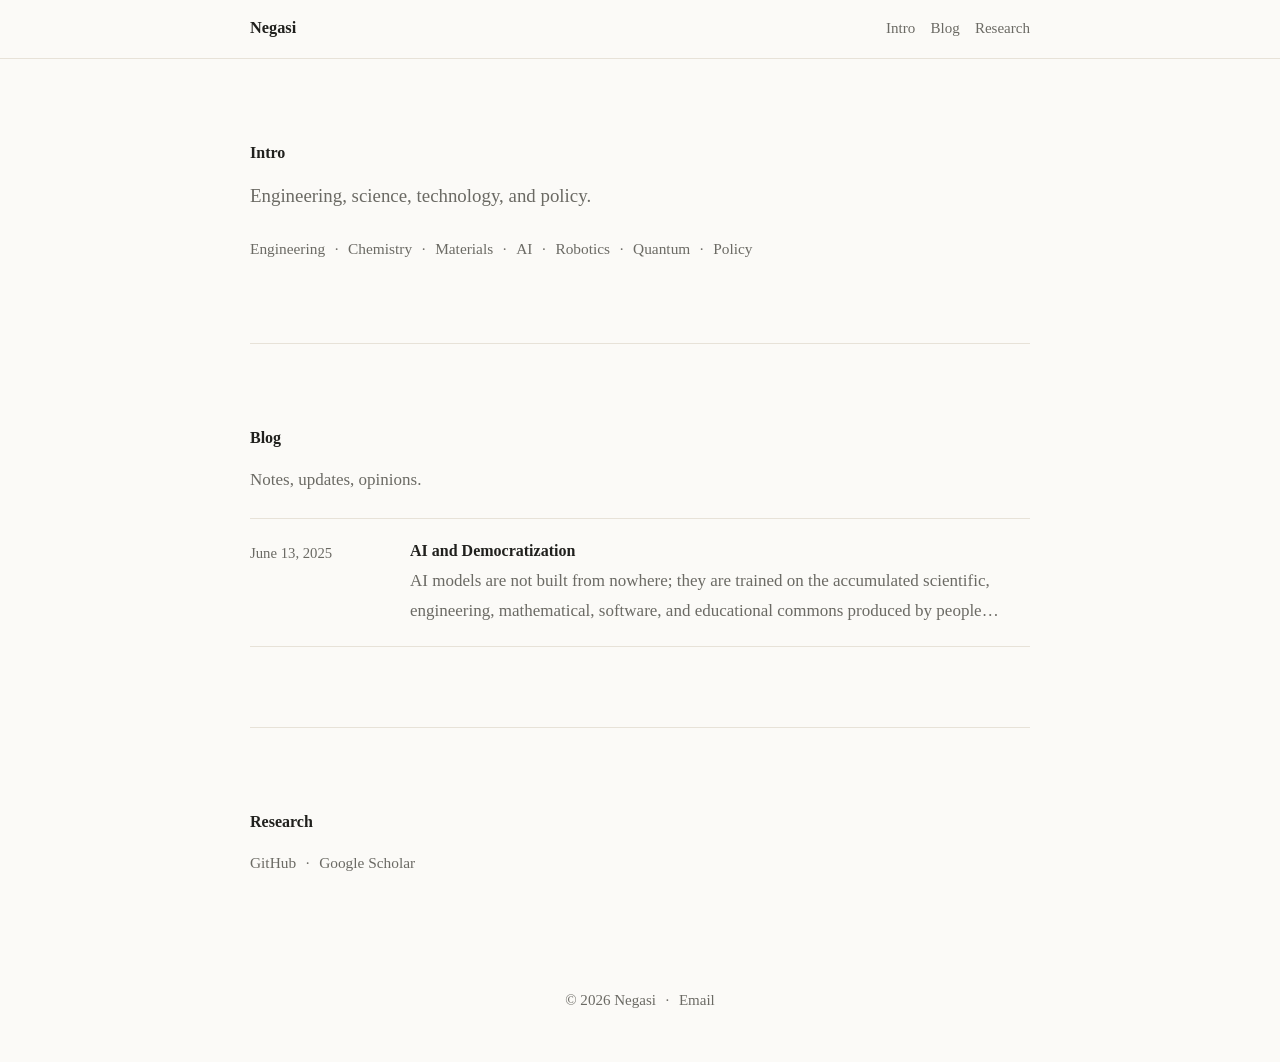
==== index.html @ b069b649 "Center footer links" ====
<!DOCTYPE html>
<html lang="en">
<head>
  <meta charset="UTF-8" />
  <meta name="viewport" content="width=device-width, initial-scale=1.0" />
  <meta name="description" content="A minimal public website for Negasi." />
  <title>Negasi</title>
  <style>
    :root {
      --bg: #fbfaf7;
      --text: #20201d;
      --muted: #6b6a64;
      --line: #e7e2d8;
      --accent: #20201d;
      --max: 820px;
    }

    * {
      box-sizing: border-box;
    }

    html {
      scroll-behavior: smooth;
    }

    body {
      margin: 0;
      background: var(--bg);
      color: var(--text);
      font-family: Georgia, Cambria, serif;
      line-height: 1.72;
      font-size: 17px;
    }

    a {
      color: inherit;
      text-decoration: none;
      text-underline-offset: 0.18em;
    }

    a:hover {
      color: var(--accent);
      text-decoration: underline;
    }

    .site-header {
      position: sticky;
      top: 0;
      z-index: 10;
      background: rgba(251, 250, 247, 0.94);
      backdrop-filter: blur(12px);
      border-bottom: 1px solid var(--line);
    }

    .nav {
      max-width: var(--max);
      margin: 0 auto;
      padding: 1rem 1.25rem;
      display: flex;
      align-items: baseline;
      justify-content: space-between;
      gap: 1rem;
    }

    .brand {
      color: var(--text);
      font-family: inherit;
      font-size: 1.02rem;
      font-weight: 600;
      letter-spacing: 0;
      line-height: 1;
      white-space: nowrap;
    }

    .nav-links {
      display: flex;
      flex-wrap: wrap;
      justify-content: flex-end;
      gap: 0.95rem;
      color: var(--muted);
      font-size: 0.94rem;
    }

    main {
      max-width: var(--max);
      margin: 0 auto;
      padding: 0 1.25rem;
    }

    section {
      padding: clamp(4rem, 8vw, 5rem) 0;
      border-bottom: 1px solid var(--line);
    }

    section:last-of-type {
      border-bottom: 0;
    }

    .eyebrow {
      margin: 0 0 0.85rem;
      color: var(--text);
      font-size: 1rem;
      font-weight: 600;
      letter-spacing: 0;
      text-transform: none;
    }

    h1, h2, h3, p {
      margin-top: 0;
    }

    h1, h2, h3 {
      line-height: 1.25;
      letter-spacing: 0;
    }

    h1 {
      max-width: 680px;
      font-size: clamp(2.8rem, 7vw, 5.4rem);
      margin-bottom: 1rem;
    }

    h2 {
      font-size: clamp(1.8rem, 3vw, 2.5rem);
      margin-bottom: 1rem;
    }

    h3 {
      font-size: 1rem;
      font-weight: 600;
      margin-bottom: 0.35rem;
    }

    .lead,
    .section-text,
    .post-summary,
    footer {
      color: var(--muted);
    }

    .lead {
      max-width: 620px;
      font-size: clamp(1.05rem, 2vw, 1.18rem);
    }

    .tag-list,
    .research-links,
    .footer-links {
      display: flex;
      flex-wrap: wrap;
      gap: 0.6rem;
    }

    .tag-list {
      margin-top: 1.5rem;
    }

    .footer-links {
      justify-content: center;
    }

    .research-links {
      color: var(--muted);
      font-size: 0.96rem;
    }

    .tag {
      color: var(--muted);
      font-size: 0.96rem;
    }

    .tag:not(:last-child)::after,
    .research-links a:not(:last-child)::after,
    .footer-links span:not(:last-child)::after {
      content: "·";
      margin-left: 0.6rem;
      color: var(--muted);
    }

    .post-list {
      display: grid;
      gap: 0;
      margin-top: 1.5rem;
      border-top: 1px solid var(--line);
    }

    .post-link {
      display: grid;
      grid-template-columns: 8.5rem 1fr;
      gap: 1.5rem;
      padding: 1.35rem 0;
      border-bottom: 1px solid var(--line);
    }

    .post-link:hover {
      text-decoration: none;
    }

    .post-link:hover .post-title {
      text-decoration: underline;
      text-underline-offset: 0.18em;
    }

    .post-date {
      color: var(--muted);
      font-size: 0.92rem;
      white-space: nowrap;
    }

    .post-title {
      color: var(--text);
      margin-bottom: 0.35rem;
    }

    .post-summary {
      display: -webkit-box;
      margin-bottom: 0;
      overflow: hidden;
      -webkit-box-orient: vertical;
      -webkit-line-clamp: 2;
    }

    footer {
      max-width: var(--max);
      margin: 0 auto;
      padding: 2rem 1.25rem 3rem;
      font-size: 0.94rem;
      text-align: center;
    }

    @media (max-width: 640px) {
      body {
        font-size: 16px;
      }

      .nav {
        align-items: flex-start;
        flex-direction: column;
        gap: 0.75rem;
      }

      .nav-links {
        justify-content: flex-start;
      }

      section {
        padding: 3.75rem 0;
      }

      .post-link {
        grid-template-columns: 1fr;
        gap: 0.25rem;
        padding: 1.2rem 0;
      }
    }

    @media (max-width: 420px) {
      .nav,
      main,
      footer {
        padding-left: 1rem;
        padding-right: 1rem;
      }

      .brand {
        font-size: 1rem;
      }

      .lead {
        font-size: 1.04rem;
      }
    }
  </style>
</head>
<body>
  <header class="site-header">
    <nav class="nav" aria-label="Primary navigation">
      <a class="brand" href="#home">Negasi</a>
      <div class="nav-links">
        <a href="#home">Intro</a>
        <a href="#blog">Blog</a>
        <a href="#research">Research</a>
      </div>
    </nav>
  </header>

  <main>
    <section id="home">
      <p class="eyebrow">Intro</p>
      <p class="lead">Engineering, science, technology, and policy.</p>

      <div class="tag-list" aria-label="Focus areas">
        <span class="tag">Engineering</span>
        <span class="tag">Chemistry</span>
        <span class="tag">Materials</span>
        <span class="tag">AI</span>
        <span class="tag">Robotics</span>
        <span class="tag">Quantum</span>
        <span class="tag">Policy</span>
      </div>
    </section>

    <section id="blog">
      <p class="eyebrow">Blog</p>
      <p class="section-text">Notes, updates, opinions.</p>

      <div class="post-list" aria-label="Recent posts">
        <a class="post-link" href="posts/ai-and-democratic-access.html" target="_blank" rel="noopener noreferrer">
          <time class="post-date" datetime="2025-06-13">June 13, 2025</time>
          <div>
            <h3 class="post-title">AI and Democratization</h3>
            <p class="post-summary">AI models are not built from nowhere; they are trained on the accumulated scientific, engineering, mathematical, software, and educational commons produced by people around the world for centuries.</p>
          </div>
        </a>
      </div>
    </section>

    <section id="research">
      <p class="eyebrow">Research</p>
      <div class="research-links" aria-label="Research links">
        <a href="https://github.com/negasiiiii" target="_blank" rel="noopener noreferrer">GitHub</a>
        <a href="#" target="_blank" rel="noopener noreferrer">Google Scholar</a>
      </div>
    </section>
  </main>

  <footer>
    <div class="footer-links">
      <span>© 2026 Negasi</span>
      <span><a href="mailto:your.email@example.com">Email</a></span>
    </div>
  </footer>
</body>
</html>
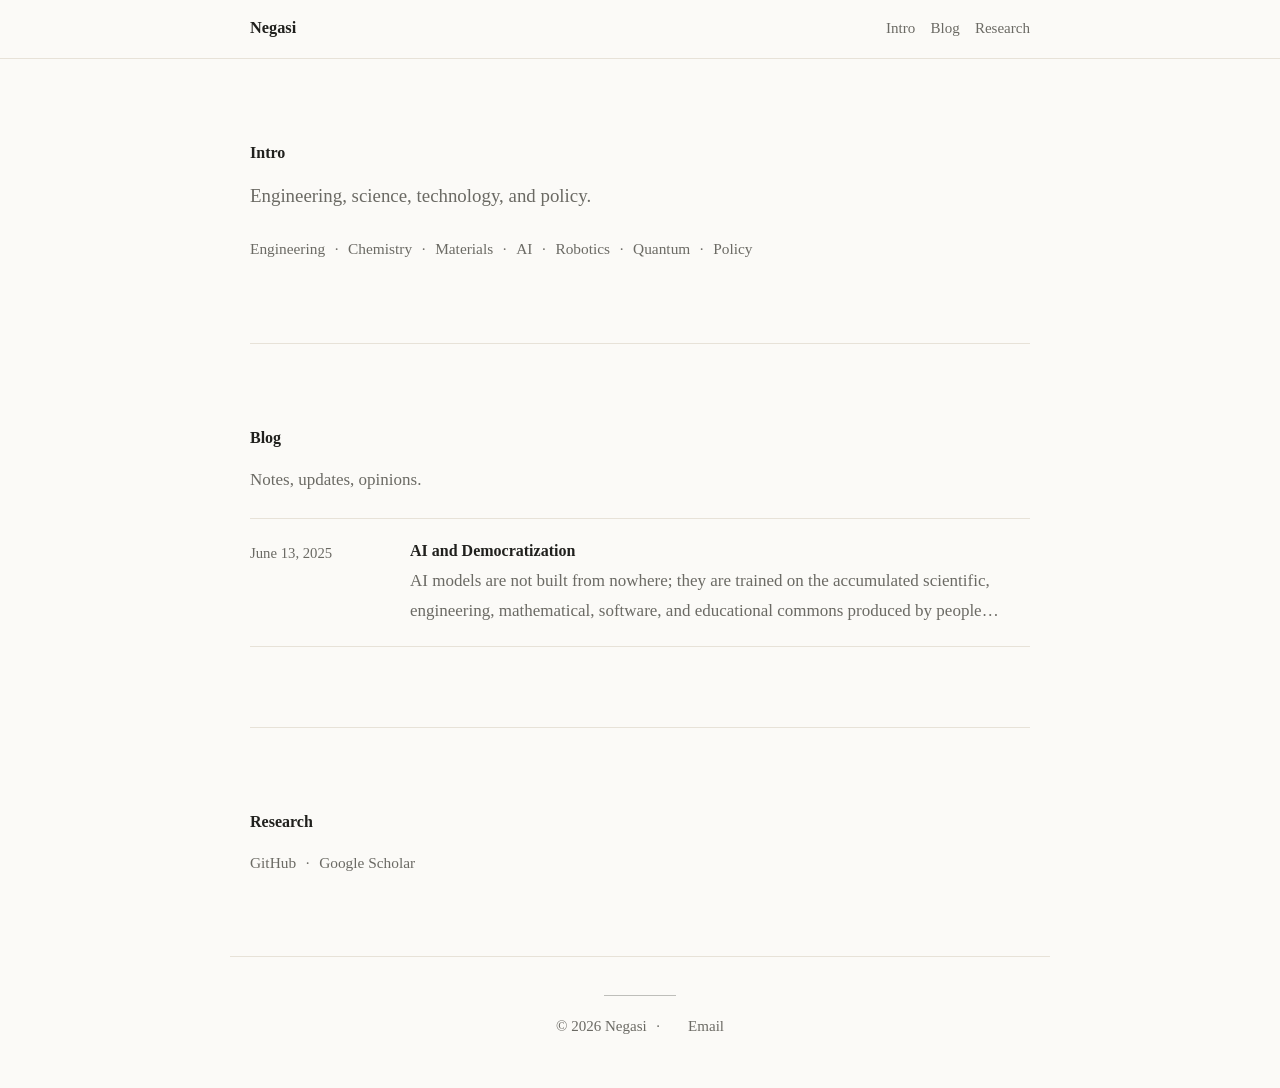
==== commit 035d0c96: "Adjust footer spacing and accent line" ====
--- a/index.html
+++ b/index.html
@@ -157,6 +157,7 @@
 
     .footer-links {
       justify-content: center;
+      gap: 1.75rem;
     }
 
     .research-links {
@@ -223,9 +224,20 @@
     footer {
       max-width: var(--max);
       margin: 0 auto;
-      padding: 2rem 1.25rem 3rem;
+      padding: 2.35rem 1.25rem 3rem;
+      border-top: 1px solid var(--line);
       font-size: 0.94rem;
       text-align: center;
+    }
+
+    footer::before {
+      content: "";
+      display: block;
+      width: 4.5rem;
+      height: 1px;
+      margin: 0 auto 1.15rem;
+      background: var(--text);
+      opacity: 0.28;
     }
 
     @media (max-width: 640px) {
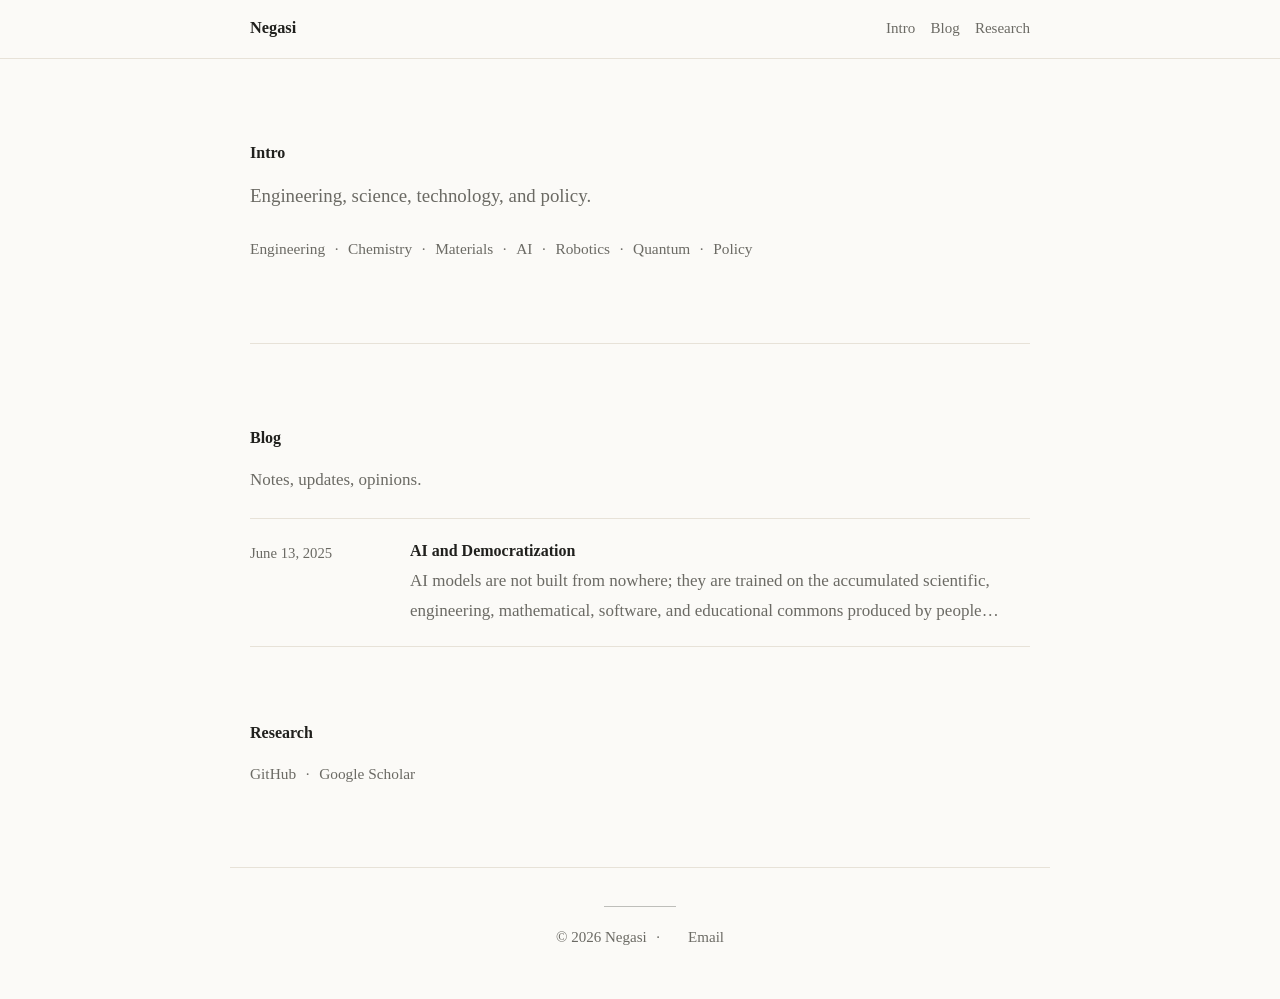
==== commit 36fc6bbb: "Restore minimalist blog research divider" ====
--- a/index.html
+++ b/index.html
@@ -96,6 +96,15 @@
       border-bottom: 0;
     }
 
+    #blog {
+      padding-bottom: 2.25rem;
+      border-bottom: 0;
+    }
+
+    #research {
+      padding-top: 2.25rem;
+    }
+
     .eyebrow {
       margin: 0 0 0.85rem;
       color: var(--text);
@@ -257,6 +266,14 @@
 
       section {
         padding: 3.75rem 0;
+      }
+
+      #blog {
+        padding-bottom: 2rem;
+      }
+
+      #research {
+        padding-top: 2rem;
       }
 
       .post-link {
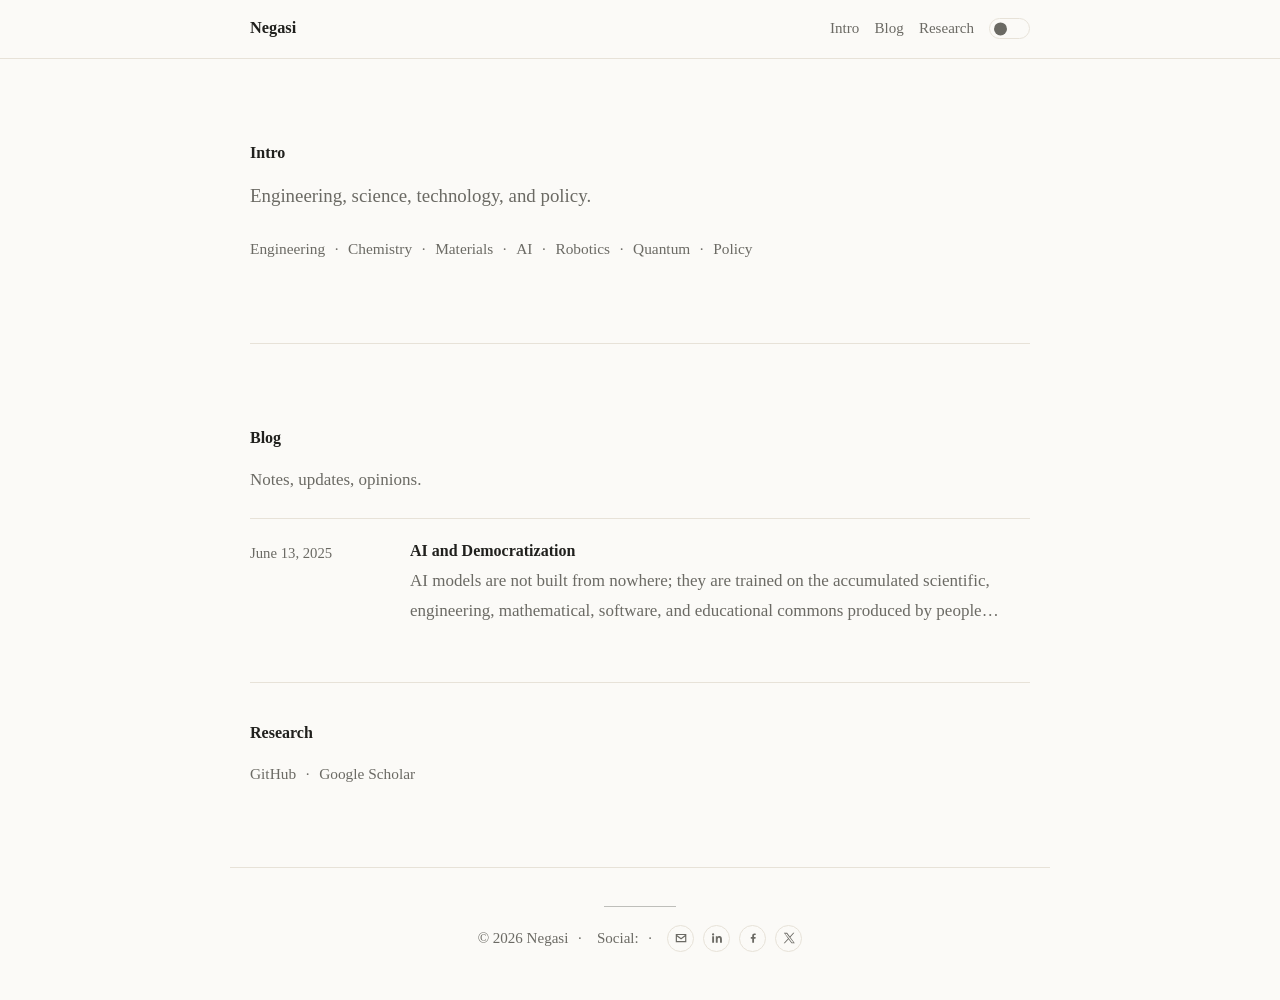
==== commit 82413a25: "Add minimalist social footer icons" ====
--- a/index.html
+++ b/index.html
@@ -7,12 +7,24 @@
   <title>Negasi</title>
   <style>
     :root {
+      color-scheme: light;
       --bg: #fbfaf7;
       --text: #20201d;
       --muted: #6b6a64;
       --line: #e7e2d8;
       --accent: #20201d;
+      --header-bg: rgba(251, 250, 247, 0.94);
       --max: 820px;
+    }
+
+    html[data-theme="dark"] {
+      color-scheme: dark;
+      --bg: #141412;
+      --text: #f2eee6;
+      --muted: #b7b0a4;
+      --line: #38342e;
+      --accent: #f2eee6;
+      --header-bg: rgba(20, 20, 18, 0.92);
     }
 
     * {
@@ -30,6 +42,7 @@
       font-family: Georgia, Cambria, serif;
       line-height: 1.72;
       font-size: 17px;
+      transition: background 180ms ease, color 180ms ease;
     }
 
     a {
@@ -47,7 +60,7 @@
       position: sticky;
       top: 0;
       z-index: 10;
-      background: rgba(251, 250, 247, 0.94);
+      background: var(--header-bg);
       backdrop-filter: blur(12px);
       border-bottom: 1px solid var(--line);
     }
@@ -75,10 +88,51 @@
     .nav-links {
       display: flex;
       flex-wrap: wrap;
+      align-items: center;
       justify-content: flex-end;
       gap: 0.95rem;
       color: var(--muted);
       font-size: 0.94rem;
+    }
+
+    .theme-toggle {
+      appearance: none;
+      width: 2.55rem;
+      height: 1.32rem;
+      position: relative;
+      border: 1px solid var(--line);
+      border-radius: 999px;
+      background: transparent;
+      cursor: pointer;
+      padding: 0;
+      transition: border-color 180ms ease, background 180ms ease;
+    }
+
+    .theme-toggle::before {
+      content: "";
+      position: absolute;
+      top: 50%;
+      left: 0.22rem;
+      width: 0.82rem;
+      height: 0.82rem;
+      border-radius: 50%;
+      background: var(--muted);
+      transform: translateY(-50%);
+      transition: transform 180ms ease, background 180ms ease;
+    }
+
+    html[data-theme="dark"] .theme-toggle::before {
+      transform: translate(1.18rem, -50%);
+      background: var(--text);
+    }
+
+    .theme-toggle:hover {
+      border-color: var(--muted);
+    }
+
+    .theme-toggle:focus-visible {
+      outline: 2px solid var(--muted);
+      outline-offset: 3px;
     }
 
     main {
@@ -98,7 +152,6 @@
 
     #blog {
       padding-bottom: 2.25rem;
-      border-bottom: 0;
     }
 
     #research {
@@ -154,7 +207,8 @@
 
     .tag-list,
     .research-links,
-    .footer-links {
+    .footer-links,
+    .social-links {
       display: flex;
       flex-wrap: wrap;
       gap: 0.6rem;
@@ -166,7 +220,38 @@
 
     .footer-links {
       justify-content: center;
-      gap: 1.75rem;
+      align-items: center;
+      gap: 0.95rem;
+    }
+
+    .social-links {
+      align-items: center;
+      gap: 0.55rem;
+    }
+
+    .social-link {
+      display: inline-flex;
+      align-items: center;
+      justify-content: center;
+      width: 1.7rem;
+      height: 1.7rem;
+      border: 1px solid var(--line);
+      border-radius: 50%;
+      color: var(--muted);
+      transition: border-color 160ms ease, color 160ms ease, transform 160ms ease;
+    }
+
+    .social-link:hover {
+      color: var(--text);
+      border-color: var(--muted);
+      text-decoration: none;
+      transform: translateY(-1px);
+    }
+
+    .social-link svg {
+      width: 0.88rem;
+      height: 0.88rem;
+      fill: currentColor;
     }
 
     .research-links {
@@ -181,7 +266,7 @@
 
     .tag:not(:last-child)::after,
     .research-links a:not(:last-child)::after,
-    .footer-links span:not(:last-child)::after {
+    .footer-links > span:not(:last-child)::after {
       content: "·";
       margin-left: 0.6rem;
       color: var(--muted);
@@ -199,7 +284,7 @@
       grid-template-columns: 8.5rem 1fr;
       gap: 1.5rem;
       padding: 1.35rem 0;
-      border-bottom: 1px solid var(--line);
+      border-bottom: 0;
     }
 
     .post-link:hover {
@@ -300,6 +385,14 @@
       }
     }
   </style>
+  <script>
+    (function () {
+      var savedTheme = localStorage.getItem("theme");
+      var prefersDark = window.matchMedia("(prefers-color-scheme: dark)").matches;
+      var theme = savedTheme || (prefersDark ? "dark" : "light");
+      document.documentElement.setAttribute("data-theme", theme);
+    })();
+  </script>
 </head>
 <body>
   <header class="site-header">
@@ -309,6 +402,7 @@
         <a href="#home">Intro</a>
         <a href="#blog">Blog</a>
         <a href="#research">Research</a>
+        <button class="theme-toggle" type="button" aria-label="Switch color theme" aria-pressed="false"></button>
       </div>
     </nav>
   </header>
@@ -356,8 +450,46 @@
   <footer>
     <div class="footer-links">
       <span>© 2026 Negasi</span>
-      <span><a href="mailto:your.email@example.com">Email</a></span>
+      <span>Social:</span>
+      <span class="social-links" aria-label="Social links">
+        <a class="social-link" href="mailto:your.email@example.com" aria-label="Email">
+          <svg viewBox="0 0 24 24" aria-hidden="true"><path d="M3 5h18v14H3V5Zm2.1 2 6.9 5 6.9-5H5.1Zm13.9 10V9.4l-7 5.1-7-5.1V17h14Z"/></svg>
+        </a>
+        <a class="social-link" href="#" target="_blank" rel="noopener noreferrer" aria-label="LinkedIn">
+          <svg viewBox="0 0 24 24" aria-hidden="true"><path d="M6.9 8.9H3.7V20h3.2V8.9ZM5.3 4a1.9 1.9 0 1 0 0 3.8 1.9 1.9 0 0 0 0-3.8Zm15 9.7c0-3-1.6-5-4.2-5-1.8 0-2.7 1-3.1 1.7V8.9H9.9V20h3.2v-5.8c0-1.6.8-2.6 2.1-2.6 1.2 0 1.9.9 1.9 2.6V20h3.2v-6.3Z"/></svg>
+        </a>
+        <a class="social-link" href="#" target="_blank" rel="noopener noreferrer" aria-label="Facebook">
+          <svg viewBox="0 0 24 24" aria-hidden="true"><path d="M13.7 20v-7h2.4l.4-2.8h-2.8V8.4c0-.8.2-1.4 1.4-1.4h1.5V4.5c-.7-.1-1.5-.1-2.2-.1-2.2 0-3.8 1.4-3.8 3.8v2.1H8.2V13h2.4v7h3.1Z"/></svg>
+        </a>
+        <a class="social-link" href="#" target="_blank" rel="noopener noreferrer" aria-label="X">
+          <svg viewBox="0 0 24 24" aria-hidden="true"><path d="M14.3 10.6 21.1 3h-1.9l-5.8 6.5L8.7 3H3.2l7.1 9.9L2.9 21h1.9l6.4-7.1 5.1 7.1h5.5l-7.5-10.4Zm-2.2 2.4-.8-1.1L5.2 4.5h2.7l4.5 6 .8 1.1 6.5 7.9H17l-4.9-6.5Z"/></svg>
+        </a>
+      </span>
     </div>
   </footer>
+
+  <script>
+    (function () {
+      var toggle = document.querySelector(".theme-toggle");
+      if (!toggle) return;
+
+      function syncToggle(theme) {
+        var isDark = theme === "dark";
+        toggle.setAttribute("aria-label", isDark ? "Switch to light mode" : "Switch to dark mode");
+        toggle.setAttribute("aria-pressed", String(isDark));
+      }
+
+      var currentTheme = document.documentElement.getAttribute("data-theme") || "light";
+      syncToggle(currentTheme);
+
+      toggle.addEventListener("click", function () {
+        var activeTheme = document.documentElement.getAttribute("data-theme") || "light";
+        var nextTheme = activeTheme === "dark" ? "light" : "dark";
+        document.documentElement.setAttribute("data-theme", nextTheme);
+        localStorage.setItem("theme", nextTheme);
+        syncToggle(nextTheme);
+      });
+    })();
+  </script>
 </body>
 </html>
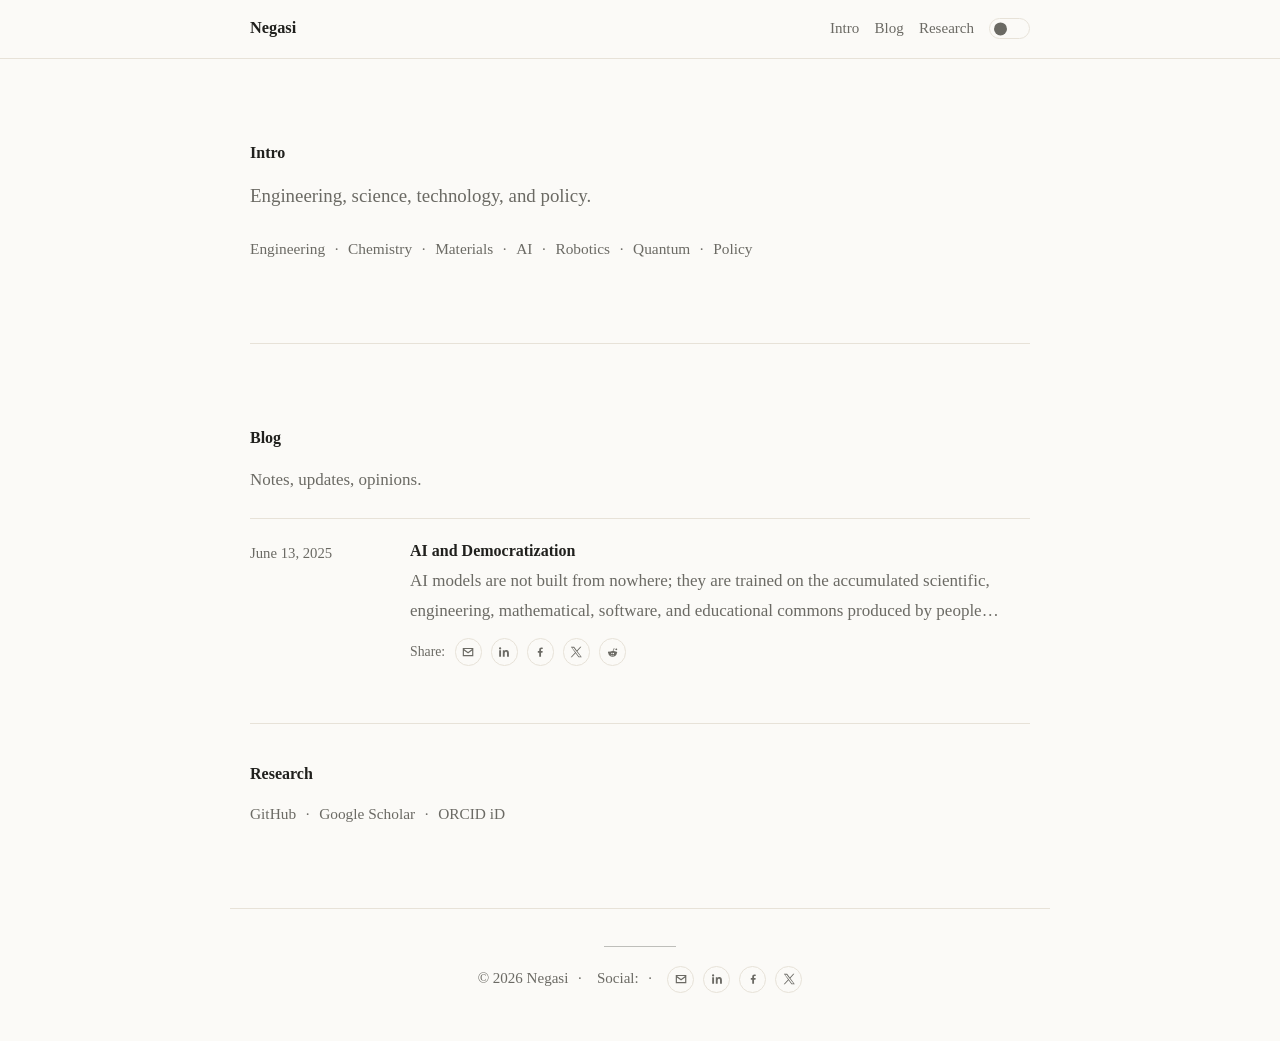
==== commit 9acf3afa: "Add ORCID link and blog share icons" ====
--- a/index.html
+++ b/index.html
@@ -208,7 +208,8 @@
     .tag-list,
     .research-links,
     .footer-links,
-    .social-links {
+    .social-links,
+    .share-links {
       display: flex;
       flex-wrap: wrap;
       gap: 0.6rem;
@@ -224,12 +225,14 @@
       gap: 0.95rem;
     }
 
-    .social-links {
+    .social-links,
+    .share-links {
       align-items: center;
       gap: 0.55rem;
     }
 
-    .social-link {
+    .social-link,
+    .share-link {
       display: inline-flex;
       align-items: center;
       justify-content: center;
@@ -241,14 +244,16 @@
       transition: border-color 160ms ease, color 160ms ease, transform 160ms ease;
     }
 
-    .social-link:hover {
+    .social-link:hover,
+    .share-link:hover {
       color: var(--text);
       border-color: var(--muted);
       text-decoration: none;
       transform: translateY(-1px);
     }
 
-    .social-link svg {
+    .social-link svg,
+    .share-link svg {
       width: 0.88rem;
       height: 0.88rem;
       fill: currentColor;
@@ -287,11 +292,7 @@
       border-bottom: 0;
     }
 
-    .post-link:hover {
-      text-decoration: none;
-    }
-
-    .post-link:hover .post-title {
+    .post-title a:hover {
       text-decoration: underline;
       text-underline-offset: 0.18em;
     }
@@ -313,6 +314,15 @@
       overflow: hidden;
       -webkit-box-orient: vertical;
       -webkit-line-clamp: 2;
+    }
+
+    .post-share {
+      display: flex;
+      align-items: center;
+      gap: 0.6rem;
+      margin-top: 0.85rem;
+      color: var(--muted);
+      font-size: 0.86rem;
     }
 
     footer {
@@ -428,13 +438,33 @@
       <p class="section-text">Notes, updates, opinions.</p>
 
       <div class="post-list" aria-label="Recent posts">
-        <a class="post-link" href="posts/ai-and-democratic-access.html" target="_blank" rel="noopener noreferrer">
+        <article class="post-link">
           <time class="post-date" datetime="2025-06-13">June 13, 2025</time>
           <div>
-            <h3 class="post-title">AI and Democratization</h3>
+            <h3 class="post-title"><a href="posts/ai-and-democratic-access.html" target="_blank" rel="noopener noreferrer">AI and Democratization</a></h3>
             <p class="post-summary">AI models are not built from nowhere; they are trained on the accumulated scientific, engineering, mathematical, software, and educational commons produced by people around the world for centuries.</p>
+            <div class="post-share" aria-label="Share AI and Democratization">
+              <span>Share:</span>
+              <span class="share-links">
+                <a class="share-link" href="mailto:?subject=AI%20and%20Democratization&body=https%3A%2F%2Fnegasiiiii.github.io%2Fposts%2Fai-and-democratic-access.html" aria-label="Share by email">
+                  <svg viewBox="0 0 24 24" aria-hidden="true"><path d="M3 5h18v14H3V5Zm2.1 2 6.9 5 6.9-5H5.1Zm13.9 10V9.4l-7 5.1-7-5.1V17h14Z"/></svg>
+                </a>
+                <a class="share-link" href="https://www.linkedin.com/shareArticle?mini=true&url=https%3A%2F%2Fnegasiiiii.github.io%2Fposts%2Fai-and-democratic-access.html&title=AI%20and%20Democratization" target="_blank" rel="noopener noreferrer" aria-label="Share on LinkedIn">
+                  <svg viewBox="0 0 24 24" aria-hidden="true"><path d="M6.9 8.9H3.7V20h3.2V8.9ZM5.3 4a1.9 1.9 0 1 0 0 3.8 1.9 1.9 0 0 0 0-3.8Zm15 9.7c0-3-1.6-5-4.2-5-1.8 0-2.7 1-3.1 1.7V8.9H9.9V20h3.2v-5.8c0-1.6.8-2.6 2.1-2.6 1.2 0 1.9.9 1.9 2.6V20h3.2v-6.3Z"/></svg>
+                </a>
+                <a class="share-link" href="https://www.facebook.com/sharer/sharer.php?u=https%3A%2F%2Fnegasiiiii.github.io%2Fposts%2Fai-and-democratic-access.html" target="_blank" rel="noopener noreferrer" aria-label="Share on Facebook">
+                  <svg viewBox="0 0 24 24" aria-hidden="true"><path d="M13.7 20v-7h2.4l.4-2.8h-2.8V8.4c0-.8.2-1.4 1.4-1.4h1.5V4.5c-.7-.1-1.5-.1-2.2-.1-2.2 0-3.8 1.4-3.8 3.8v2.1H8.2V13h2.4v7h3.1Z"/></svg>
+                </a>
+                <a class="share-link" href="https://twitter.com/intent/tweet?url=https%3A%2F%2Fnegasiiiii.github.io%2Fposts%2Fai-and-democratic-access.html&text=AI%20and%20Democratization" target="_blank" rel="noopener noreferrer" aria-label="Share on X">
+                  <svg viewBox="0 0 24 24" aria-hidden="true"><path d="M14.3 10.6 21.1 3h-1.9l-5.8 6.5L8.7 3H3.2l7.1 9.9L2.9 21h1.9l6.4-7.1 5.1 7.1h5.5l-7.5-10.4Zm-2.2 2.4-.8-1.1L5.2 4.5h2.7l4.5 6 .8 1.1 6.5 7.9H17l-4.9-6.5Z"/></svg>
+                </a>
+                <a class="share-link" href="https://www.reddit.com/submit?url=https%3A%2F%2Fnegasiiiii.github.io%2Fposts%2Fai-and-democratic-access.html&title=AI%20and%20Democratization" target="_blank" rel="noopener noreferrer" aria-label="Share on Reddit">
+                  <svg viewBox="0 0 24 24" aria-hidden="true"><path d="M20.6 11.1c-.5 0-1 .2-1.3.5-1.3-.9-3-1.4-4.9-1.5l1-3.1 2.7.6c.1.7.7 1.2 1.4 1.2.8 0 1.4-.6 1.4-1.4S20.3 6 19.5 6c-.5 0-1 .3-1.2.7l-3.2-.7c-.3-.1-.6.1-.7.4l-1.2 3.7c-2 .1-3.8.6-5.1 1.5-.3-.3-.8-.5-1.3-.5-1 0-1.8.8-1.8 1.8 0 .7.4 1.3.9 1.6v.5c0 2.7 3.1 4.9 7 4.9s7-2.2 7-4.9v-.5c.6-.3.9-.9.9-1.6 0-1-.8-1.8-1.8-1.8Zm-10 3.2c0-.6.5-1.1 1.1-1.1s1.1.5 1.1 1.1-.5 1.1-1.1 1.1-1.1-.5-1.1-1.1Zm4.7 3.1c-.7.5-1.7.7-2.8.7s-2.1-.3-2.8-.7c-.2-.1-.2-.4 0-.6.1-.2.4-.2.6 0 .5.3 1.3.5 2.2.5s1.7-.2 2.2-.5c.2-.1.4-.1.6 0 .1.2.1.5 0 .6Zm-1.9-3.1c0-.6.5-1.1 1.1-1.1s1.1.5 1.1 1.1-.5 1.1-1.1 1.1-1.1-.5-1.1-1.1Z"/></svg>
+                </a>
+              </span>
+            </div>
           </div>
-        </a>
+        </article>
       </div>
     </section>
 
@@ -443,6 +473,7 @@
       <div class="research-links" aria-label="Research links">
         <a href="https://github.com/negasiiiii" target="_blank" rel="noopener noreferrer">GitHub</a>
         <a href="#" target="_blank" rel="noopener noreferrer">Google Scholar</a>
+        <a href="https://orcid.org/0000-0000-0000-0000" target="_blank" rel="noopener noreferrer">ORCID iD</a>
       </div>
     </section>
   </main>
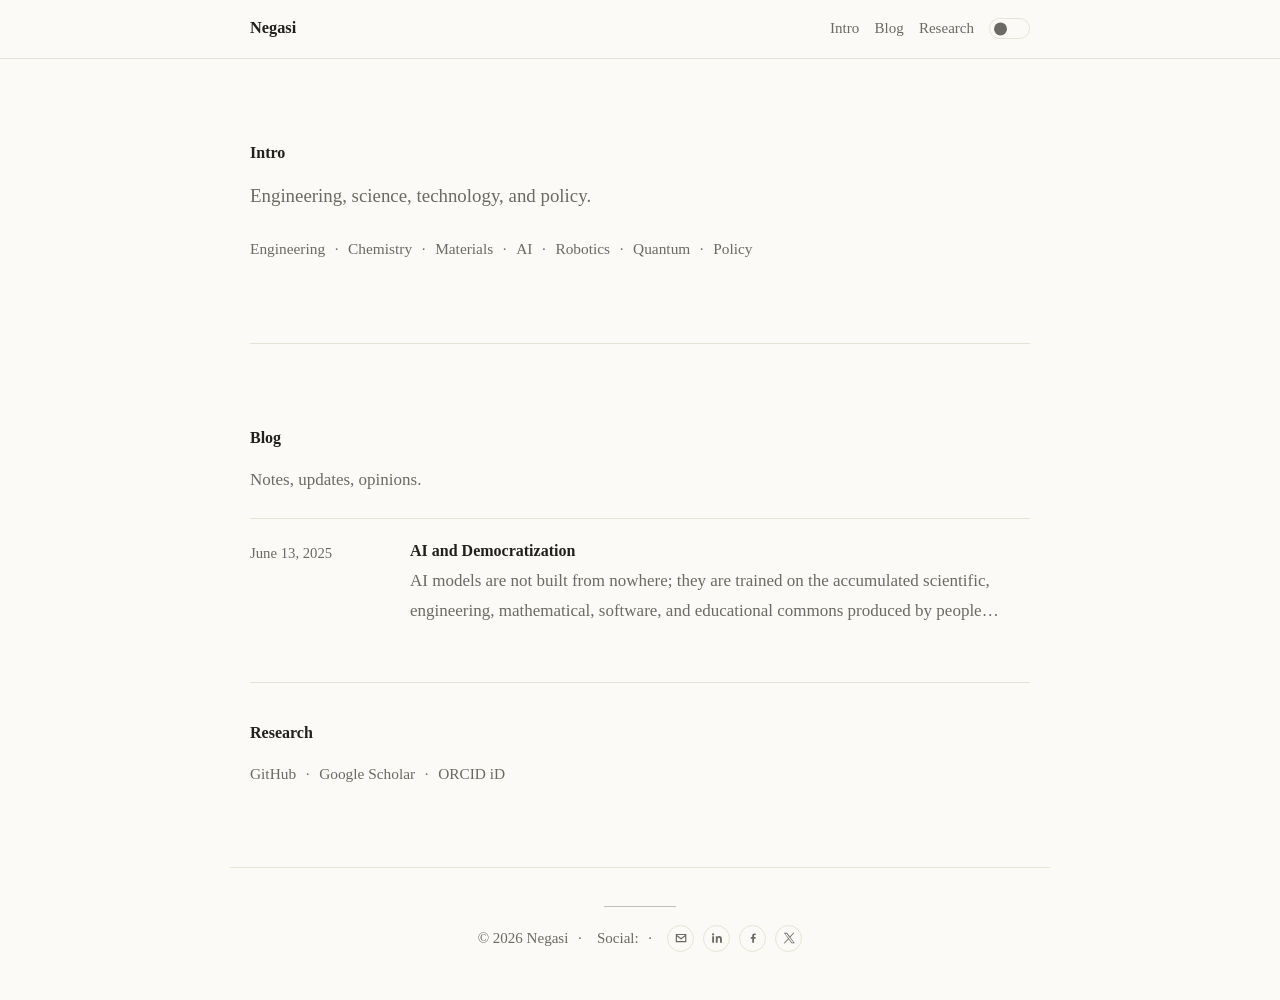
==== commit cf978a10: "Restore homepage blog preview" ====
--- a/index.html
+++ b/index.html
@@ -208,8 +208,7 @@
     .tag-list,
     .research-links,
     .footer-links,
-    .social-links,
-    .share-links {
+    .social-links {
       display: flex;
       flex-wrap: wrap;
       gap: 0.6rem;
@@ -225,14 +224,12 @@
       gap: 0.95rem;
     }
 
-    .social-links,
-    .share-links {
+    .social-links {
       align-items: center;
       gap: 0.55rem;
     }
 
-    .social-link,
-    .share-link {
+    .social-link {
       display: inline-flex;
       align-items: center;
       justify-content: center;
@@ -244,16 +241,14 @@
       transition: border-color 160ms ease, color 160ms ease, transform 160ms ease;
     }
 
-    .social-link:hover,
-    .share-link:hover {
+    .social-link:hover {
       color: var(--text);
       border-color: var(--muted);
       text-decoration: none;
       transform: translateY(-1px);
     }
 
-    .social-link svg,
-    .share-link svg {
+    .social-link svg {
       width: 0.88rem;
       height: 0.88rem;
       fill: currentColor;
@@ -292,7 +287,11 @@
       border-bottom: 0;
     }
 
-    .post-title a:hover {
+    .post-link:hover {
+      text-decoration: none;
+    }
+
+    .post-link:hover .post-title {
       text-decoration: underline;
       text-underline-offset: 0.18em;
     }
@@ -314,15 +313,6 @@
       overflow: hidden;
       -webkit-box-orient: vertical;
       -webkit-line-clamp: 2;
-    }
-
-    .post-share {
-      display: flex;
-      align-items: center;
-      gap: 0.6rem;
-      margin-top: 0.85rem;
-      color: var(--muted);
-      font-size: 0.86rem;
     }
 
     footer {
@@ -438,33 +428,13 @@
       <p class="section-text">Notes, updates, opinions.</p>
 
       <div class="post-list" aria-label="Recent posts">
-        <article class="post-link">
+        <a class="post-link" href="posts/ai-and-democratic-access.html" target="_blank" rel="noopener noreferrer">
           <time class="post-date" datetime="2025-06-13">June 13, 2025</time>
           <div>
-            <h3 class="post-title"><a href="posts/ai-and-democratic-access.html" target="_blank" rel="noopener noreferrer">AI and Democratization</a></h3>
+            <h3 class="post-title">AI and Democratization</h3>
             <p class="post-summary">AI models are not built from nowhere; they are trained on the accumulated scientific, engineering, mathematical, software, and educational commons produced by people around the world for centuries.</p>
-            <div class="post-share" aria-label="Share AI and Democratization">
-              <span>Share:</span>
-              <span class="share-links">
-                <a class="share-link" href="mailto:?subject=AI%20and%20Democratization&body=https%3A%2F%2Fnegasiiiii.github.io%2Fposts%2Fai-and-democratic-access.html" aria-label="Share by email">
-                  <svg viewBox="0 0 24 24" aria-hidden="true"><path d="M3 5h18v14H3V5Zm2.1 2 6.9 5 6.9-5H5.1Zm13.9 10V9.4l-7 5.1-7-5.1V17h14Z"/></svg>
-                </a>
-                <a class="share-link" href="https://www.linkedin.com/shareArticle?mini=true&url=https%3A%2F%2Fnegasiiiii.github.io%2Fposts%2Fai-and-democratic-access.html&title=AI%20and%20Democratization" target="_blank" rel="noopener noreferrer" aria-label="Share on LinkedIn">
-                  <svg viewBox="0 0 24 24" aria-hidden="true"><path d="M6.9 8.9H3.7V20h3.2V8.9ZM5.3 4a1.9 1.9 0 1 0 0 3.8 1.9 1.9 0 0 0 0-3.8Zm15 9.7c0-3-1.6-5-4.2-5-1.8 0-2.7 1-3.1 1.7V8.9H9.9V20h3.2v-5.8c0-1.6.8-2.6 2.1-2.6 1.2 0 1.9.9 1.9 2.6V20h3.2v-6.3Z"/></svg>
-                </a>
-                <a class="share-link" href="https://www.facebook.com/sharer/sharer.php?u=https%3A%2F%2Fnegasiiiii.github.io%2Fposts%2Fai-and-democratic-access.html" target="_blank" rel="noopener noreferrer" aria-label="Share on Facebook">
-                  <svg viewBox="0 0 24 24" aria-hidden="true"><path d="M13.7 20v-7h2.4l.4-2.8h-2.8V8.4c0-.8.2-1.4 1.4-1.4h1.5V4.5c-.7-.1-1.5-.1-2.2-.1-2.2 0-3.8 1.4-3.8 3.8v2.1H8.2V13h2.4v7h3.1Z"/></svg>
-                </a>
-                <a class="share-link" href="https://twitter.com/intent/tweet?url=https%3A%2F%2Fnegasiiiii.github.io%2Fposts%2Fai-and-democratic-access.html&text=AI%20and%20Democratization" target="_blank" rel="noopener noreferrer" aria-label="Share on X">
-                  <svg viewBox="0 0 24 24" aria-hidden="true"><path d="M14.3 10.6 21.1 3h-1.9l-5.8 6.5L8.7 3H3.2l7.1 9.9L2.9 21h1.9l6.4-7.1 5.1 7.1h5.5l-7.5-10.4Zm-2.2 2.4-.8-1.1L5.2 4.5h2.7l4.5 6 .8 1.1 6.5 7.9H17l-4.9-6.5Z"/></svg>
-                </a>
-                <a class="share-link" href="https://www.reddit.com/submit?url=https%3A%2F%2Fnegasiiiii.github.io%2Fposts%2Fai-and-democratic-access.html&title=AI%20and%20Democratization" target="_blank" rel="noopener noreferrer" aria-label="Share on Reddit">
-                  <svg viewBox="0 0 24 24" aria-hidden="true"><path d="M20.6 11.1c-.5 0-1 .2-1.3.5-1.3-.9-3-1.4-4.9-1.5l1-3.1 2.7.6c.1.7.7 1.2 1.4 1.2.8 0 1.4-.6 1.4-1.4S20.3 6 19.5 6c-.5 0-1 .3-1.2.7l-3.2-.7c-.3-.1-.6.1-.7.4l-1.2 3.7c-2 .1-3.8.6-5.1 1.5-.3-.3-.8-.5-1.3-.5-1 0-1.8.8-1.8 1.8 0 .7.4 1.3.9 1.6v.5c0 2.7 3.1 4.9 7 4.9s7-2.2 7-4.9v-.5c.6-.3.9-.9.9-1.6 0-1-.8-1.8-1.8-1.8Zm-10 3.2c0-.6.5-1.1 1.1-1.1s1.1.5 1.1 1.1-.5 1.1-1.1 1.1-1.1-.5-1.1-1.1Zm4.7 3.1c-.7.5-1.7.7-2.8.7s-2.1-.3-2.8-.7c-.2-.1-.2-.4 0-.6.1-.2.4-.2.6 0 .5.3 1.3.5 2.2.5s1.7-.2 2.2-.5c.2-.1.4-.1.6 0 .1.2.1.5 0 .6Zm-1.9-3.1c0-.6.5-1.1 1.1-1.1s1.1.5 1.1 1.1-.5 1.1-1.1 1.1-1.1-.5-1.1-1.1Z"/></svg>
-                </a>
-              </span>
-            </div>
           </div>
-        </article>
+        </a>
       </div>
     </section>
 
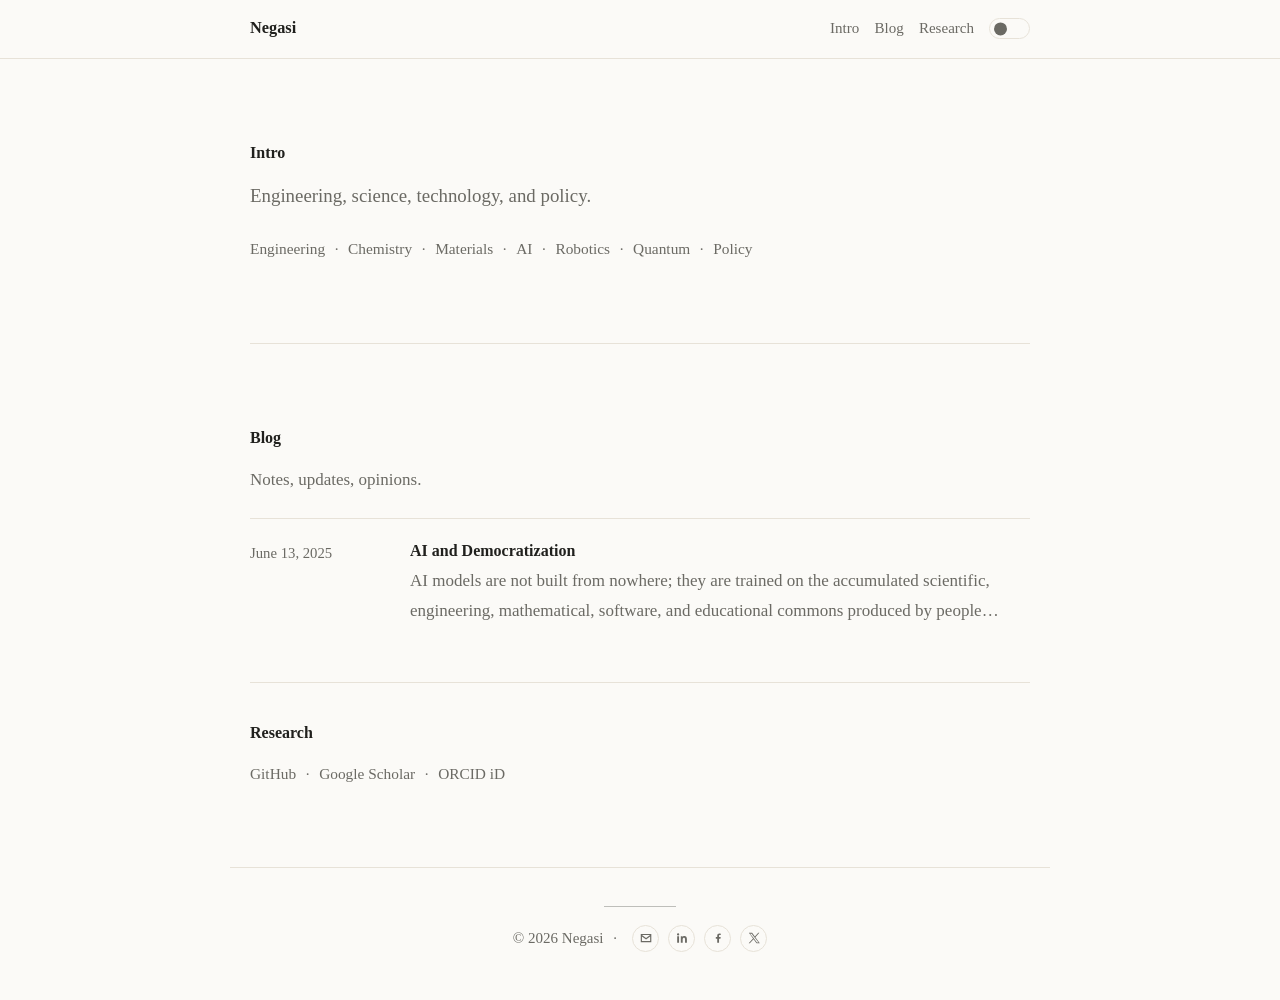
==== commit fd2e2dcd: "Remove social label from footer" ====
--- a/index.html
+++ b/index.html
@@ -451,7 +451,6 @@
   <footer>
     <div class="footer-links">
       <span>© 2026 Negasi</span>
-      <span>Social:</span>
       <span class="social-links" aria-label="Social links">
         <a class="social-link" href="mailto:your.email@example.com" aria-label="Email">
           <svg viewBox="0 0 24 24" aria-hidden="true"><path d="M3 5h18v14H3V5Zm2.1 2 6.9 5 6.9-5H5.1Zm13.9 10V9.4l-7 5.1-7-5.1V17h14Z"/></svg>
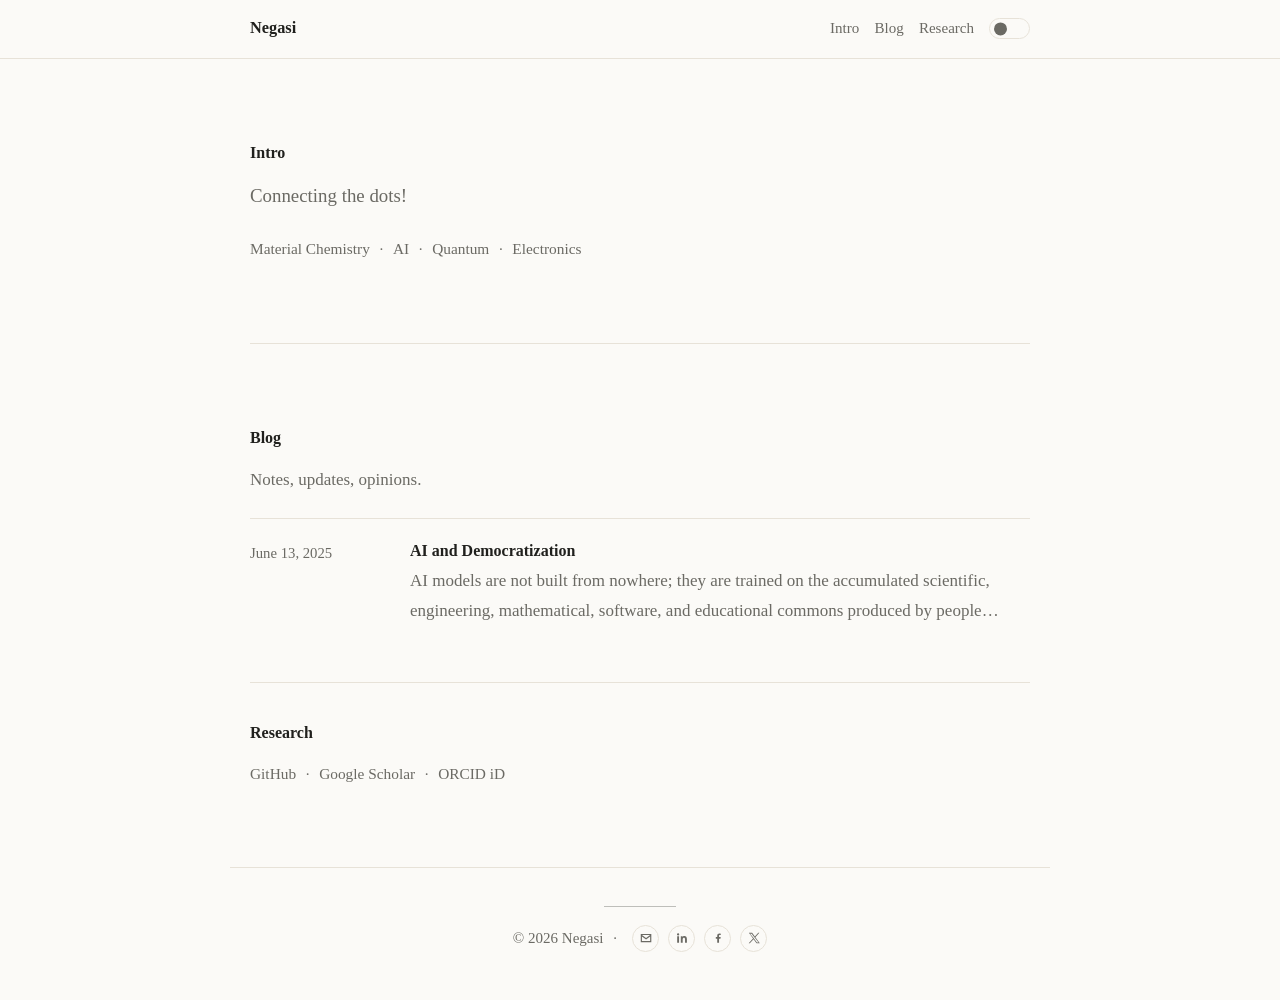
==== commit 9d79f38c: "Update intro focus tags" ====
--- a/index.html
+++ b/index.html
@@ -410,16 +410,13 @@
   <main>
     <section id="home">
       <p class="eyebrow">Intro</p>
-      <p class="lead">Engineering, science, technology, and policy.</p>
+      <p class="lead">Connecting the dots!</p>
 
       <div class="tag-list" aria-label="Focus areas">
-        <span class="tag">Engineering</span>
-        <span class="tag">Chemistry</span>
-        <span class="tag">Materials</span>
+        <span class="tag">Material Chemistry</span>
         <span class="tag">AI</span>
-        <span class="tag">Robotics</span>
         <span class="tag">Quantum</span>
-        <span class="tag">Policy</span>
+        <span class="tag">Electronics</span>
       </div>
     </section>
 
